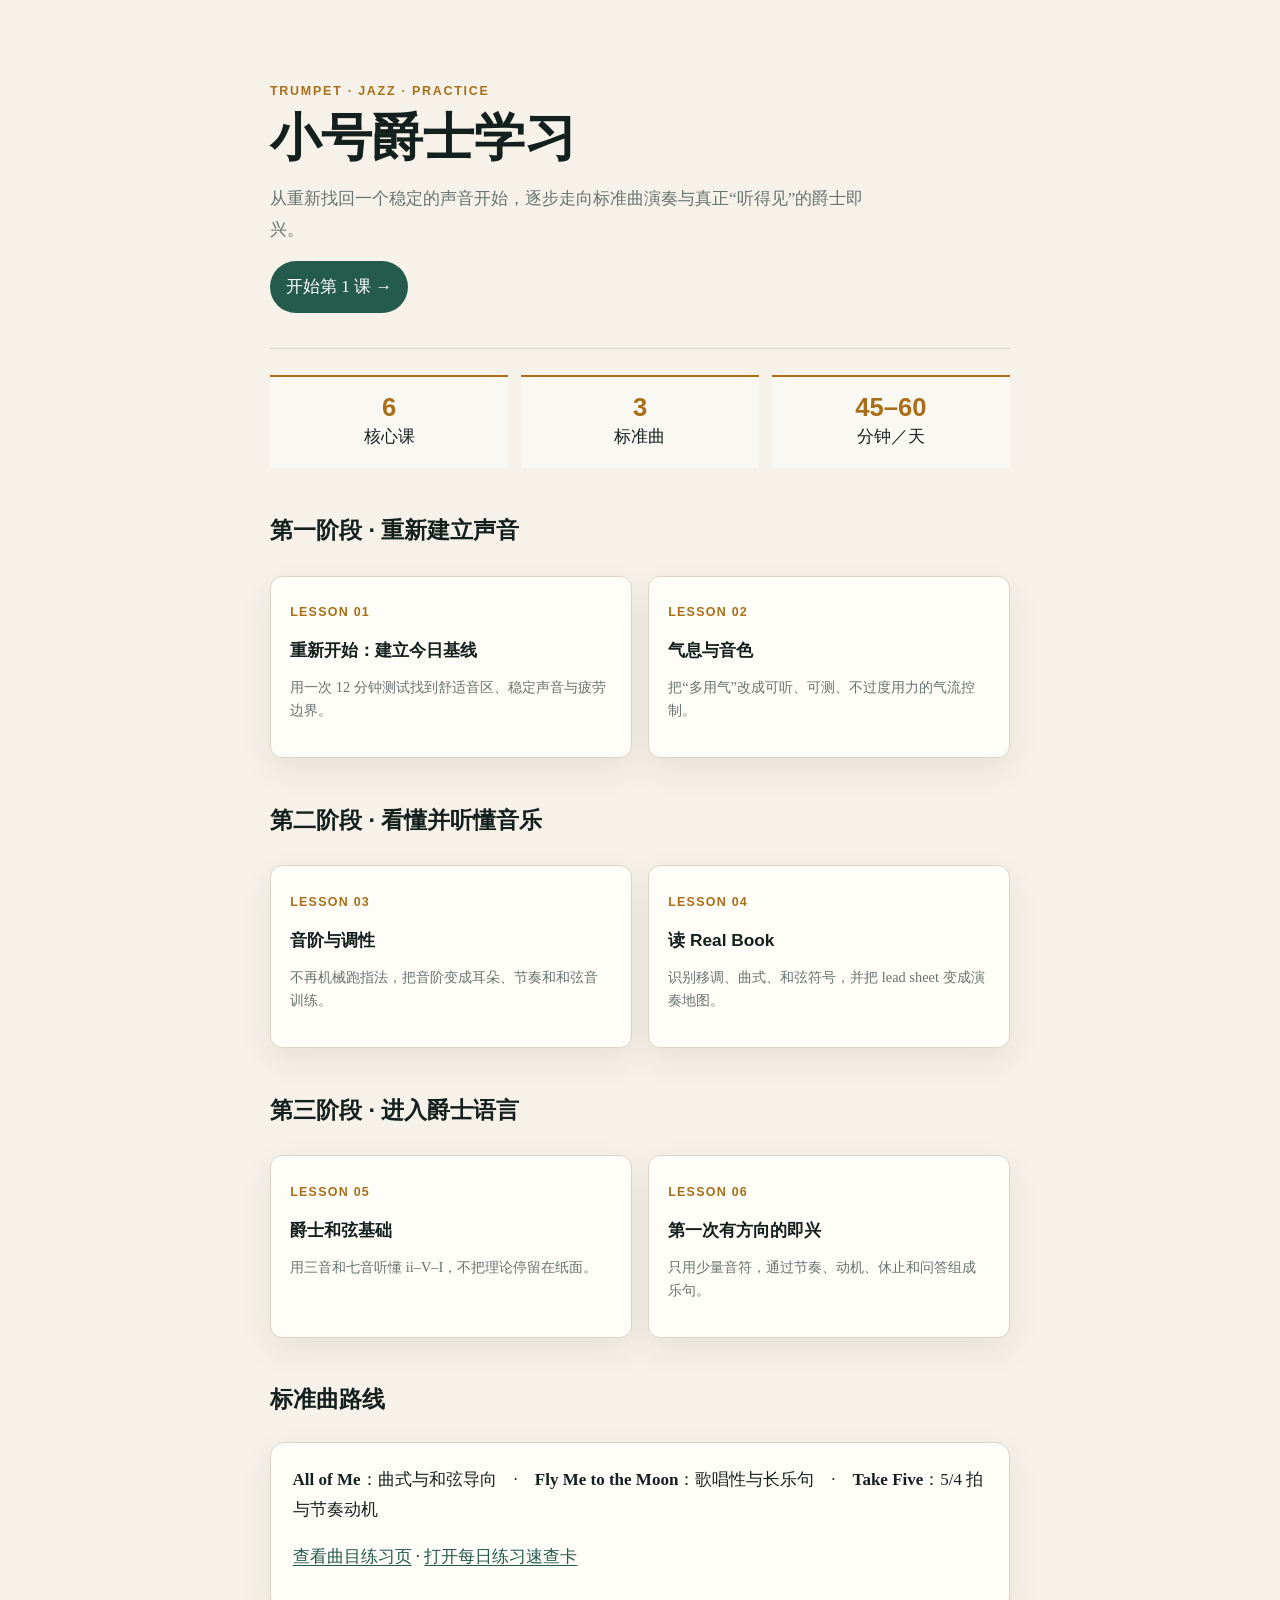
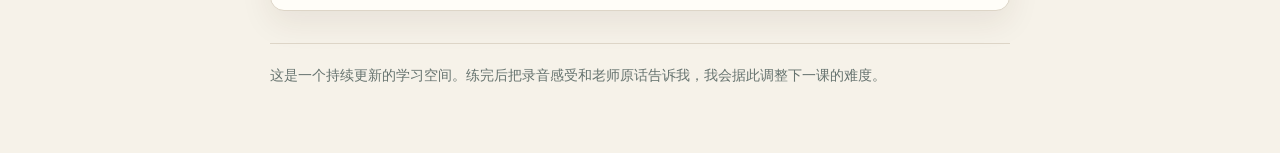
==== index.html @ 40bba9e5 "Create trumpet jazz learning course" ====
<!doctype html>
<html lang="zh-CN"><head><meta charset="utf-8"><meta name="viewport" content="width=device-width,initial-scale=1">
<title>小号爵士学习｜课程目录</title><link rel="stylesheet" href="./assets/style.css"></head><body>
<header class="hero"><div class="eyebrow">Trumpet · Jazz · Practice</div><h1>小号爵士学习</h1><p>从重新找回一个稳定的声音开始，逐步走向标准曲演奏与真正“听得见”的爵士即兴。</p><a class="button-link" href="./lessons/0001-restart-baseline.html">开始第 1 课 →</a></header>
<section class="stats" aria-label="课程概览"><div class="stat"><strong>6</strong>核心课</div><div class="stat"><strong>3</strong>标准曲</div><div class="stat"><strong>45–60</strong>分钟／天</div></section>
<h2>第一阶段 · 重新建立声音</h2><div class="lesson-grid">
<a class="lesson-card" href="./lessons/0001-restart-baseline.html"><span class="lesson-number">LESSON 01</span><h3>重新开始：建立今日基线</h3><p>用一次 12 分钟测试找到舒适音区、稳定声音与疲劳边界。</p></a>
<a class="lesson-card" href="./lessons/0002-air-and-tone.html"><span class="lesson-number">LESSON 02</span><h3>气息与音色</h3><p>把“多用气”改成可听、可测、不过度用力的气流控制。</p></a></div>
<h2>第二阶段 · 看懂并听懂音乐</h2><div class="lesson-grid">
<a class="lesson-card" href="./lessons/0003-scales-and-keys.html"><span class="lesson-number">LESSON 03</span><h3>音阶与调性</h3><p>不再机械跑指法，把音阶变成耳朵、节奏和和弦音训练。</p></a>
<a class="lesson-card" href="./lessons/0004-reading-real-book.html"><span class="lesson-number">LESSON 04</span><h3>读 Real Book</h3><p>识别移调、曲式、和弦符号，并把 lead sheet 变成演奏地图。</p></a></div>
<h2>第三阶段 · 进入爵士语言</h2><div class="lesson-grid">
<a class="lesson-card" href="./lessons/0005-jazz-chords.html"><span class="lesson-number">LESSON 05</span><h3>爵士和弦基础</h3><p>用三音和七音听懂 ii–V–I，不把理论停留在纸面。</p></a>
<a class="lesson-card" href="./lessons/0006-first-improvisation.html"><span class="lesson-number">LESSON 06</span><h3>第一次有方向的即兴</h3><p>只用少量音符，通过节奏、动机、休止和问答组成乐句。</p></a></div>
<h2>标准曲路线</h2><div class="card"><p><strong>All of Me</strong>：曲式与和弦导向　·　<strong>Fly Me to the Moon</strong>：歌唱性与长乐句　·　<strong>Take Five</strong>：5/4 拍与节奏动机</p><p><a href="./songs/all-of-me.md">查看曲目练习页</a> · <a href="./reference/practice-card.html">打开每日练习速查卡</a></p></div>
<div class="reminder">这是一个持续更新的学习空间。练完后把录音感受和老师原话告诉我，我会据此调整下一课的难度。</div>
</body></html>
---- assets/style.css ----
:root {
  --ink: #14201d;
  --muted: #66736f;
  --paper: #f6f2e9;
  --card: #fffdf8;
  --brass: #a86f18;
  --brass-soft: #f2dfb8;
  --green: #245b4c;
  --red: #a33d31;
  --line: #ddd5c7;
  --shadow: 0 12px 32px rgba(58, 44, 25, .08);
  --serif: Georgia, 'Noto Serif SC', 'Songti SC', serif;
  --sans: 'Segoe UI', 'Noto Sans SC', sans-serif;
}

* { box-sizing: border-box; }
html { scroll-behavior: smooth; }
body {
  margin: 0 auto;
  padding: 2rem 1.25rem 4rem;
  max-width: 780px;
  background: var(--paper);
  color: var(--ink);
  font: 17px/1.8 var(--serif);
}
a { color: var(--green); text-underline-offset: 3px; }
h1, h2, h3, .eyebrow, .lesson-meta, button, nav { font-family: var(--sans); }
h1 { margin: .4rem 0 1rem; font-size: clamp(2rem, 6vw, 3.2rem); line-height: 1.14; }
h2 { margin: 2.6rem 0 .8rem; font-size: 1.45rem; }
h3 { margin: 0 0 .6rem; font-size: 1.08rem; }
p, ul, ol { margin: 0 0 1rem; }
.eyebrow { color: var(--brass); font-size: .78rem; font-weight: 800; letter-spacing: .14em; text-transform: uppercase; }
.lesson-meta { color: var(--muted); font-size: .9rem; }
.hero { padding: 3rem 0 2.2rem; border-bottom: 1px solid var(--line); }
.hero p { max-width: 620px; color: var(--muted); font-size: 1.08rem; }
.card, .quiz, .practice-box {
  margin: 1.3rem 0;
  padding: 1.35rem;
  border: 1px solid var(--line);
  border-radius: 14px;
  background: var(--card);
  box-shadow: var(--shadow);
}
.practice-box { border-left: 5px solid var(--brass); }
.callout { margin: 1.5rem 0; padding: 1rem 1.2rem; border-radius: 10px; background: var(--brass-soft); }
.lesson-grid { display: grid; grid-template-columns: repeat(2, minmax(0, 1fr)); gap: 1rem; margin-top: 1.5rem; }
.lesson-card { display: block; min-height: 150px; padding: 1.2rem; border: 1px solid var(--line); border-radius: 12px; background: var(--card); color: var(--ink); text-decoration: none; box-shadow: var(--shadow); transition: transform .15s, border-color .15s; }
.lesson-card:hover { transform: translateY(-2px); border-color: var(--brass); }
.lesson-number { color: var(--brass); font: 800 .78rem var(--sans); letter-spacing: .1em; }
.lesson-card h3 { margin-top: .55rem; }
.lesson-card p { color: var(--muted); font-size: .9rem; line-height: 1.6; }
.stats { display: grid; grid-template-columns: repeat(3, 1fr); gap: .8rem; margin: 1.6rem 0; }
.stat { padding: 1rem; text-align: center; border-top: 2px solid var(--brass); background: rgba(255,255,255,.45); }
.stat strong { display: block; color: var(--brass); font: 700 1.6rem var(--sans); }
.quiz-option { width: 100%; margin: .35rem 0; padding: .75rem 1rem; border: 1px solid var(--line); border-radius: 9px; background: white; color: var(--ink); text-align: left; cursor: pointer; font-size: .95rem; }
.quiz-option:hover { border-color: var(--brass); }
.quiz-option.correct { border-color: var(--green); background: #e8f3ee; }
.quiz-option.incorrect { border-color: var(--red); background: #f8e9e6; }
.quiz-feedback { margin-top: .8rem; padding: .8rem; border-radius: 8px; }
.quiz-feedback.success { background: #e8f3ee; }
.quiz-feedback.retry { background: #f8e9e6; }
.checklist { list-style: none; padding: 0; }
.checklist li { margin: .55rem 0; }
.checklist input { margin-right: .55rem; accent-color: var(--brass); }
.source-link, .reminder { margin-top: 2rem; padding-top: 1.2rem; border-top: 1px solid var(--line); color: var(--muted); font-size: .9rem; }
nav { display: flex; justify-content: space-between; gap: 1rem; margin-top: 2.5rem; }
.button-link { display: inline-block; padding: .65rem 1rem; border-radius: 999px; background: var(--green); color: white; text-decoration: none; }
table { width: 100%; border-collapse: collapse; margin: 1rem 0; font-size: .92rem; }
th, td { padding: .65rem; border-bottom: 1px solid var(--line); text-align: left; }
th { font-family: var(--sans); color: var(--green); }
@media (max-width: 600px) { .lesson-grid { grid-template-columns: 1fr; } .stats { grid-template-columns: 1fr; } body { font-size: 16px; } }
@media print { body { background: white; max-width: none; } .lesson-card, .card, .quiz, .practice-box { box-shadow: none; } nav, button { display: none; } }
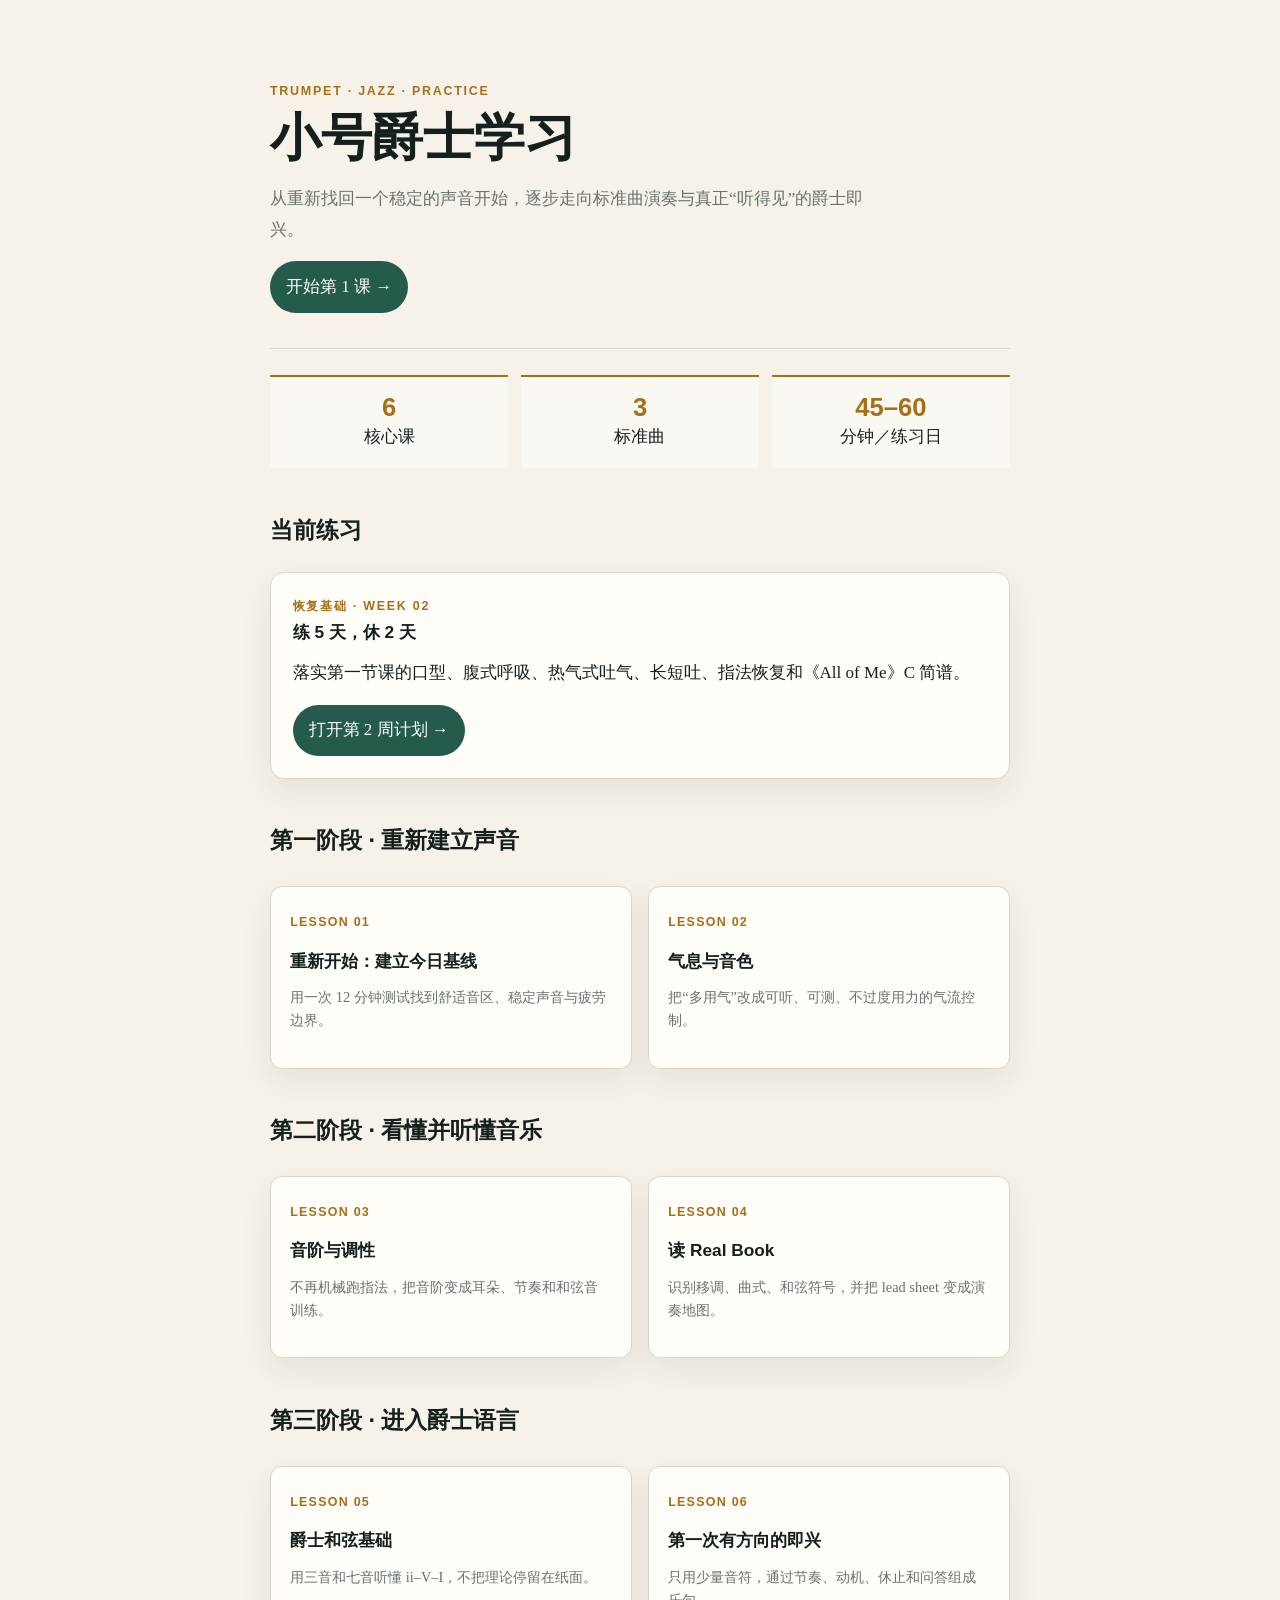
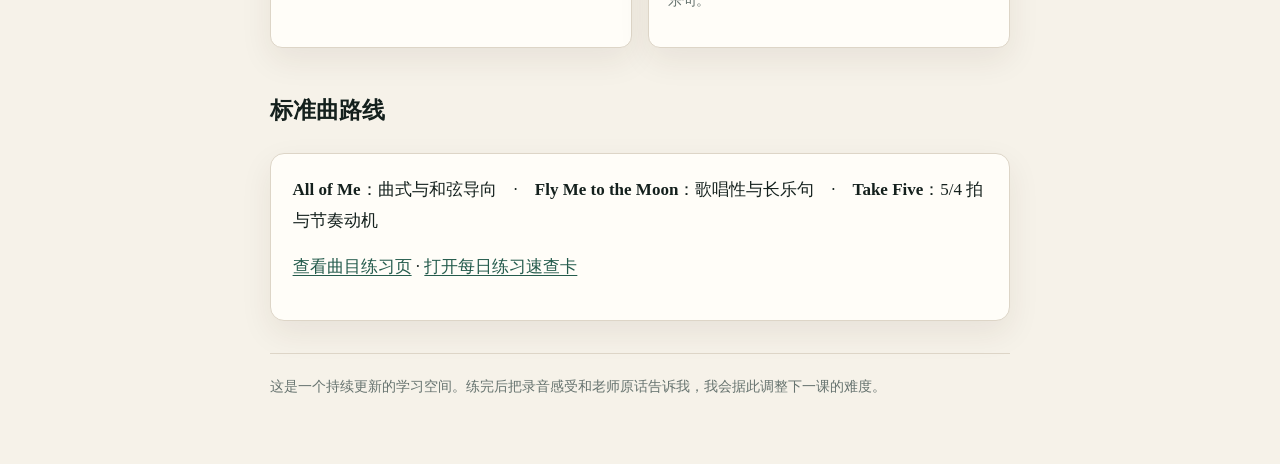
==== commit b360e894: "Add week two trumpet practice plan" ====
--- a/index.html
+++ b/index.html
@@ -2,7 +2,8 @@
 <html lang="zh-CN"><head><meta charset="utf-8"><meta name="viewport" content="width=device-width,initial-scale=1">
 <title>小号爵士学习｜课程目录</title><link rel="stylesheet" href="./assets/style.css"></head><body>
 <header class="hero"><div class="eyebrow">Trumpet · Jazz · Practice</div><h1>小号爵士学习</h1><p>从重新找回一个稳定的声音开始，逐步走向标准曲演奏与真正“听得见”的爵士即兴。</p><a class="button-link" href="./lessons/0001-restart-baseline.html">开始第 1 课 →</a></header>
-<section class="stats" aria-label="课程概览"><div class="stat"><strong>6</strong>核心课</div><div class="stat"><strong>3</strong>标准曲</div><div class="stat"><strong>45–60</strong>分钟／天</div></section>
+<section class="stats" aria-label="课程概览"><div class="stat"><strong>6</strong>核心课</div><div class="stat"><strong>3</strong>标准曲</div><div class="stat"><strong>45–60</strong>分钟／练习日</div></section>
+<h2>当前练习</h2><div class="card"><div class="eyebrow">恢复基础 · Week 02</div><h3>练 5 天，休 2 天</h3><p>落实第一节课的口型、腹式呼吸、热气式吐气、长短吐、指法恢复和《All of Me》C 简谱。</p><a class="button-link" href="./practice/week-02-plan.html">打开第 2 周计划 →</a></div>
 <h2>第一阶段 · 重新建立声音</h2><div class="lesson-grid">
 <a class="lesson-card" href="./lessons/0001-restart-baseline.html"><span class="lesson-number">LESSON 01</span><h3>重新开始：建立今日基线</h3><p>用一次 12 分钟测试找到舒适音区、稳定声音与疲劳边界。</p></a>
 <a class="lesson-card" href="./lessons/0002-air-and-tone.html"><span class="lesson-number">LESSON 02</span><h3>气息与音色</h3><p>把“多用气”改成可听、可测、不过度用力的气流控制。</p></a></div>
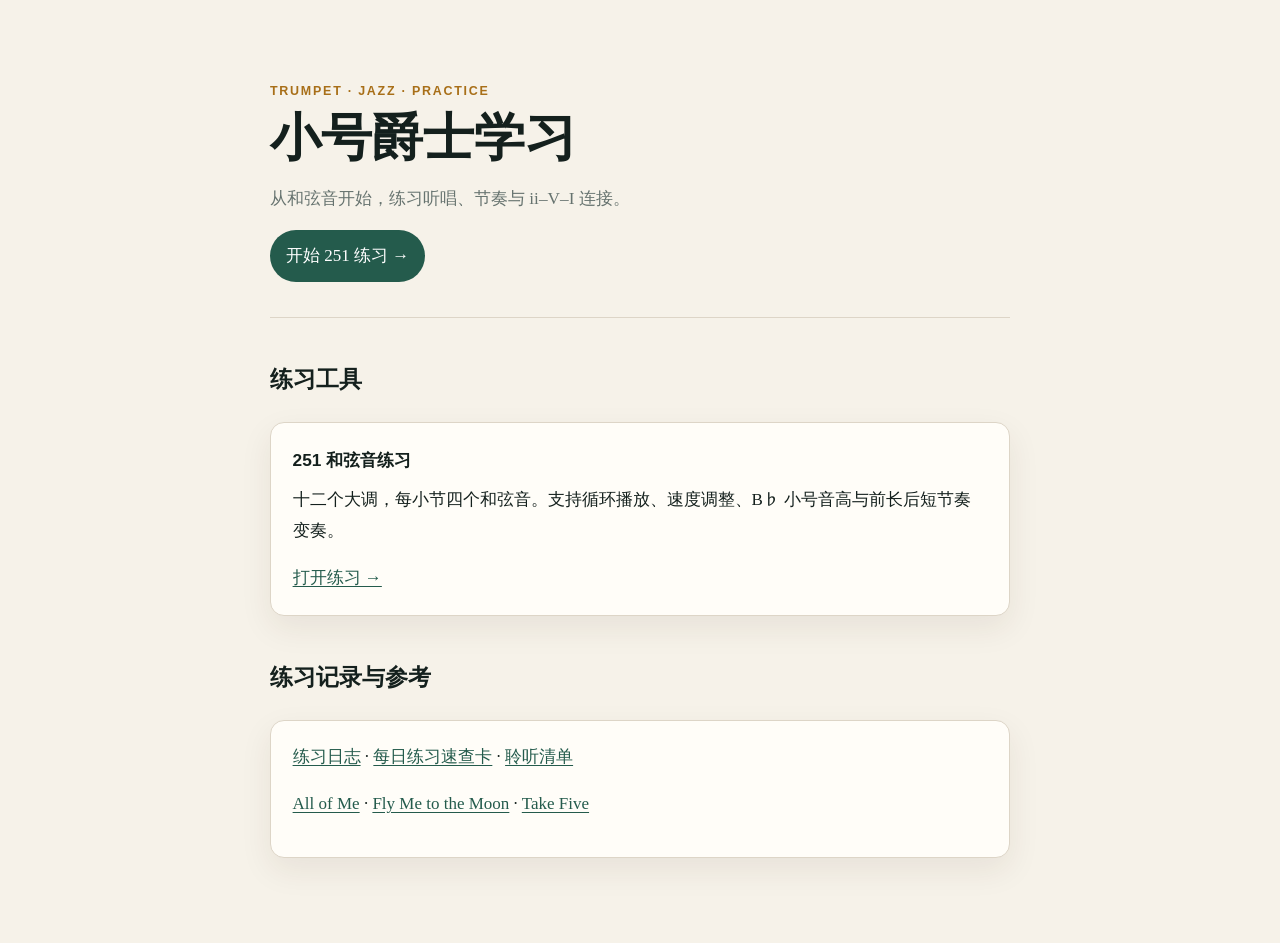
==== commit 1f3b1c67: "Add ii-V-I practice tool and remove previous course content" ====
--- a/index.html
+++ b/index.html
@@ -1,18 +1,6 @@
 <!doctype html>
-<html lang="zh-CN"><head><meta charset="utf-8"><meta name="viewport" content="width=device-width,initial-scale=1">
-<title>小号爵士学习｜课程目录</title><link rel="stylesheet" href="./assets/style.css"></head><body>
-<header class="hero"><div class="eyebrow">Trumpet · Jazz · Practice</div><h1>小号爵士学习</h1><p>从重新找回一个稳定的声音开始，逐步走向标准曲演奏与真正“听得见”的爵士即兴。</p><a class="button-link" href="./lessons/0001-restart-baseline.html">开始第 1 课 →</a></header>
-<section class="stats" aria-label="课程概览"><div class="stat"><strong>6</strong>核心课</div><div class="stat"><strong>3</strong>标准曲</div><div class="stat"><strong>45–60</strong>分钟／练习日</div></section>
-<h2>当前练习</h2><div class="card"><div class="eyebrow">恢复基础 · Week 02</div><h3>练 5 天，休 2 天</h3><p>落实第一节课的口型、腹式呼吸、热气式吐气、长短吐、指法恢复和《All of Me》C 简谱。</p><a class="button-link" href="./practice/week-02-plan.html">打开第 2 周计划 →</a></div>
-<h2>第一阶段 · 重新建立声音</h2><div class="lesson-grid">
-<a class="lesson-card" href="./lessons/0001-restart-baseline.html"><span class="lesson-number">LESSON 01</span><h3>重新开始：建立今日基线</h3><p>用一次 12 分钟测试找到舒适音区、稳定声音与疲劳边界。</p></a>
-<a class="lesson-card" href="./lessons/0002-air-and-tone.html"><span class="lesson-number">LESSON 02</span><h3>气息与音色</h3><p>把“多用气”改成可听、可测、不过度用力的气流控制。</p></a></div>
-<h2>第二阶段 · 看懂并听懂音乐</h2><div class="lesson-grid">
-<a class="lesson-card" href="./lessons/0003-scales-and-keys.html"><span class="lesson-number">LESSON 03</span><h3>音阶与调性</h3><p>不再机械跑指法，把音阶变成耳朵、节奏和和弦音训练。</p></a>
-<a class="lesson-card" href="./lessons/0004-reading-real-book.html"><span class="lesson-number">LESSON 04</span><h3>读 Real Book</h3><p>识别移调、曲式、和弦符号，并把 lead sheet 变成演奏地图。</p></a></div>
-<h2>第三阶段 · 进入爵士语言</h2><div class="lesson-grid">
-<a class="lesson-card" href="./lessons/0005-jazz-chords.html"><span class="lesson-number">LESSON 05</span><h3>爵士和弦基础</h3><p>用三音和七音听懂 ii–V–I，不把理论停留在纸面。</p></a>
-<a class="lesson-card" href="./lessons/0006-first-improvisation.html"><span class="lesson-number">LESSON 06</span><h3>第一次有方向的即兴</h3><p>只用少量音符，通过节奏、动机、休止和问答组成乐句。</p></a></div>
-<h2>标准曲路线</h2><div class="card"><p><strong>All of Me</strong>：曲式与和弦导向　·　<strong>Fly Me to the Moon</strong>：歌唱性与长乐句　·　<strong>Take Five</strong>：5/4 拍与节奏动机</p><p><a href="./songs/all-of-me.md">查看曲目练习页</a> · <a href="./reference/practice-card.html">打开每日练习速查卡</a></p></div>
-<div class="reminder">这是一个持续更新的学习空间。练完后把录音感受和老师原话告诉我，我会据此调整下一课的难度。</div>
-</body></html>
+<html lang="zh-CN"><head><meta charset="utf-8"><meta name="viewport" content="width=device-width,initial-scale=1"><title>小号爵士学习｜练习工具</title><link rel="stylesheet" href="./assets/style.css"></head><body>
+<header class="hero"><div class="eyebrow">Trumpet · Jazz · Practice</div><h1>小号爵士学习</h1><p>从和弦音开始，练习听唱、节奏与 ii–V–I 连接。</p><a class="button-link" href="./exercises/251-practice.html">开始 251 练习 →</a></header>
+<h2>练习工具</h2><div class="card"><h3>251 和弦音练习</h3><p>十二个大调，每小节四个和弦音。支持循环播放、速度调整、B♭ 小号音高与前长后短节奏变奏。</p><a href="./exercises/251-practice.html">打开练习 →</a></div>
+<h2>练习记录与参考</h2><div class="card"><p><a href="./practice/practice-log.md">练习日志</a> · <a href="./reference/practice-card.html">每日练习速查卡</a> · <a href="./resources/listening-list.md">聆听清单</a></p><p><a href="./songs/all-of-me.md">All of Me</a> · <a href="./songs/fly-me-to-the-moon.md">Fly Me to the Moon</a> · <a href="./songs/take-five.md">Take Five</a></p></div>
+</body></html>
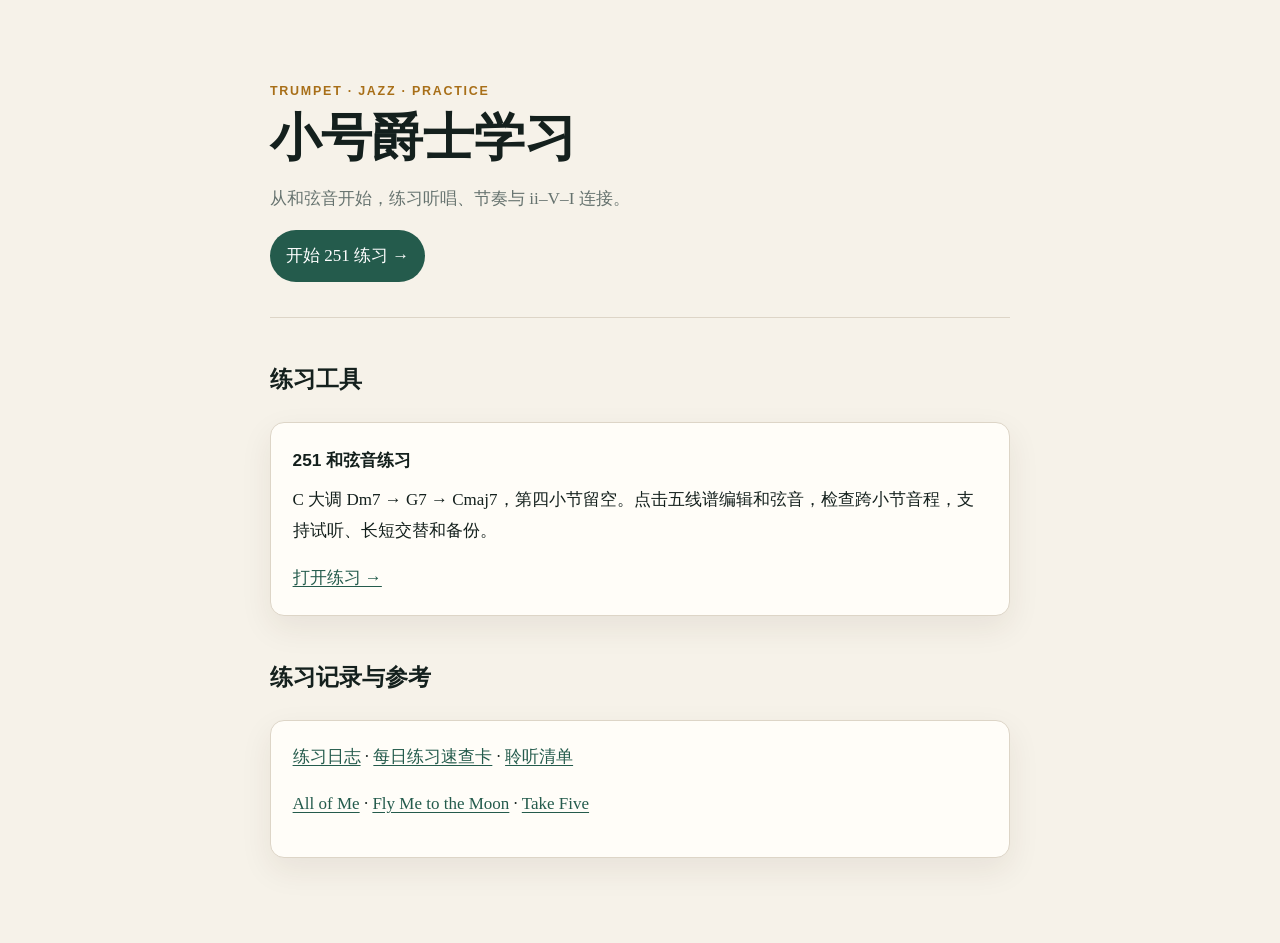
==== commit 77d30109: "Replace 251 generator with user's V5 editable score exercise" ====
--- a/index.html
+++ b/index.html
@@ -1,6 +1,6 @@
 <!doctype html>
 <html lang="zh-CN"><head><meta charset="utf-8"><meta name="viewport" content="width=device-width,initial-scale=1"><title>小号爵士学习｜练习工具</title><link rel="stylesheet" href="./assets/style.css"></head><body>
 <header class="hero"><div class="eyebrow">Trumpet · Jazz · Practice</div><h1>小号爵士学习</h1><p>从和弦音开始，练习听唱、节奏与 ii–V–I 连接。</p><a class="button-link" href="./exercises/251-practice.html">开始 251 练习 →</a></header>
-<h2>练习工具</h2><div class="card"><h3>251 和弦音练习</h3><p>十二个大调，每小节四个和弦音。支持循环播放、速度调整、B♭ 小号音高与前长后短节奏变奏。</p><a href="./exercises/251-practice.html">打开练习 →</a></div>
+<h2>练习工具</h2><div class="card"><h3>251 和弦音练习</h3><p>C 大调 Dm7 → G7 → Cmaj7，第四小节留空。点击五线谱编辑和弦音，检查跨小节音程，支持试听、长短交替和备份。</p><a href="./exercises/251-practice.html">打开练习 →</a></div>
 <h2>练习记录与参考</h2><div class="card"><p><a href="./practice/practice-log.md">练习日志</a> · <a href="./reference/practice-card.html">每日练习速查卡</a> · <a href="./resources/listening-list.md">聆听清单</a></p><p><a href="./songs/all-of-me.md">All of Me</a> · <a href="./songs/fly-me-to-the-moon.md">Fly Me to the Moon</a> · <a href="./songs/take-five.md">Take Five</a></p></div>
-</body></html>
+</body></html>
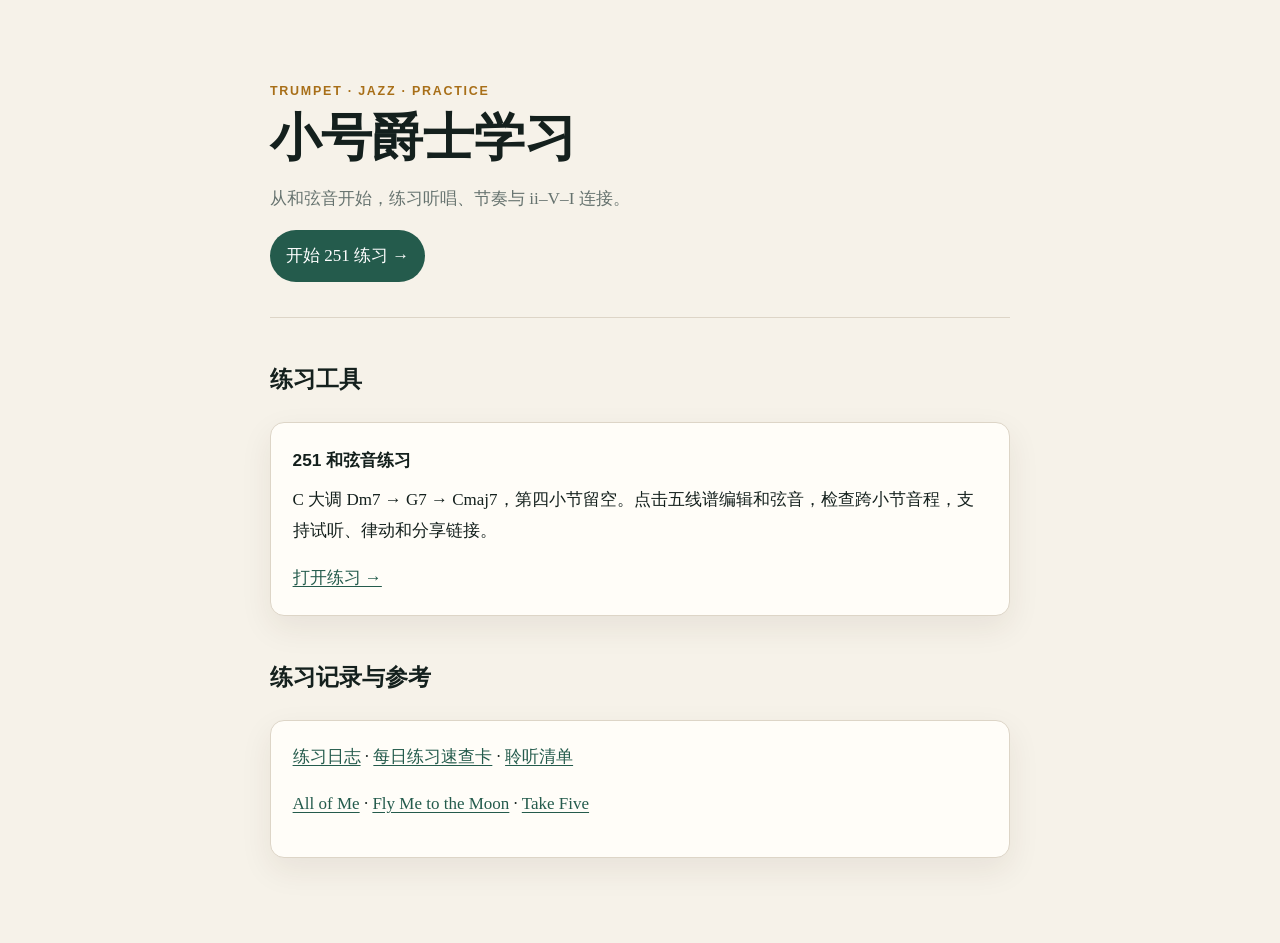
==== commit 9d75044b: "Rename C major ii-V-I composition page and remove V5 from heading" ====
--- a/index.html
+++ b/index.html
@@ -1,6 +1,6 @@
 <!doctype html>
 <html lang="zh-CN"><head><meta charset="utf-8"><meta name="viewport" content="width=device-width,initial-scale=1"><title>小号爵士学习｜练习工具</title><link rel="stylesheet" href="./assets/style.css"></head><body>
-<header class="hero"><div class="eyebrow">Trumpet · Jazz · Practice</div><h1>小号爵士学习</h1><p>从和弦音开始，练习听唱、节奏与 ii–V–I 连接。</p><a class="button-link" href="./exercises/251-practice.html">开始 251 练习 →</a></header>
-<h2>练习工具</h2><div class="card"><h3>251 和弦音练习</h3><p>C 大调 Dm7 → G7 → Cmaj7，第四小节留空。点击五线谱编辑和弦音，检查跨小节音程，支持试听、长短交替和备份。</p><a href="./exercises/251-practice.html">打开练习 →</a></div>
+<header class="hero"><div class="eyebrow">Trumpet · Jazz · Practice</div><h1>小号爵士学习</h1><p>从和弦音开始，练习听唱、节奏与 ii–V–I 连接。</p><a class="button-link" href="./exercises/c-major-251-composition.html">开始 251 练习 →</a></header>
+<h2>练习工具</h2><div class="card"><h3>251 和弦音练习</h3><p>C 大调 Dm7 → G7 → Cmaj7，第四小节留空。点击五线谱编辑和弦音，检查跨小节音程，支持试听、律动和分享链接。</p><a href="./exercises/c-major-251-composition.html">打开练习 →</a></div>
 <h2>练习记录与参考</h2><div class="card"><p><a href="./practice/practice-log.md">练习日志</a> · <a href="./reference/practice-card.html">每日练习速查卡</a> · <a href="./resources/listening-list.md">聆听清单</a></p><p><a href="./songs/all-of-me.md">All of Me</a> · <a href="./songs/fly-me-to-the-moon.md">Fly Me to the Moon</a> · <a href="./songs/take-five.md">Take Five</a></p></div>
 </body></html>
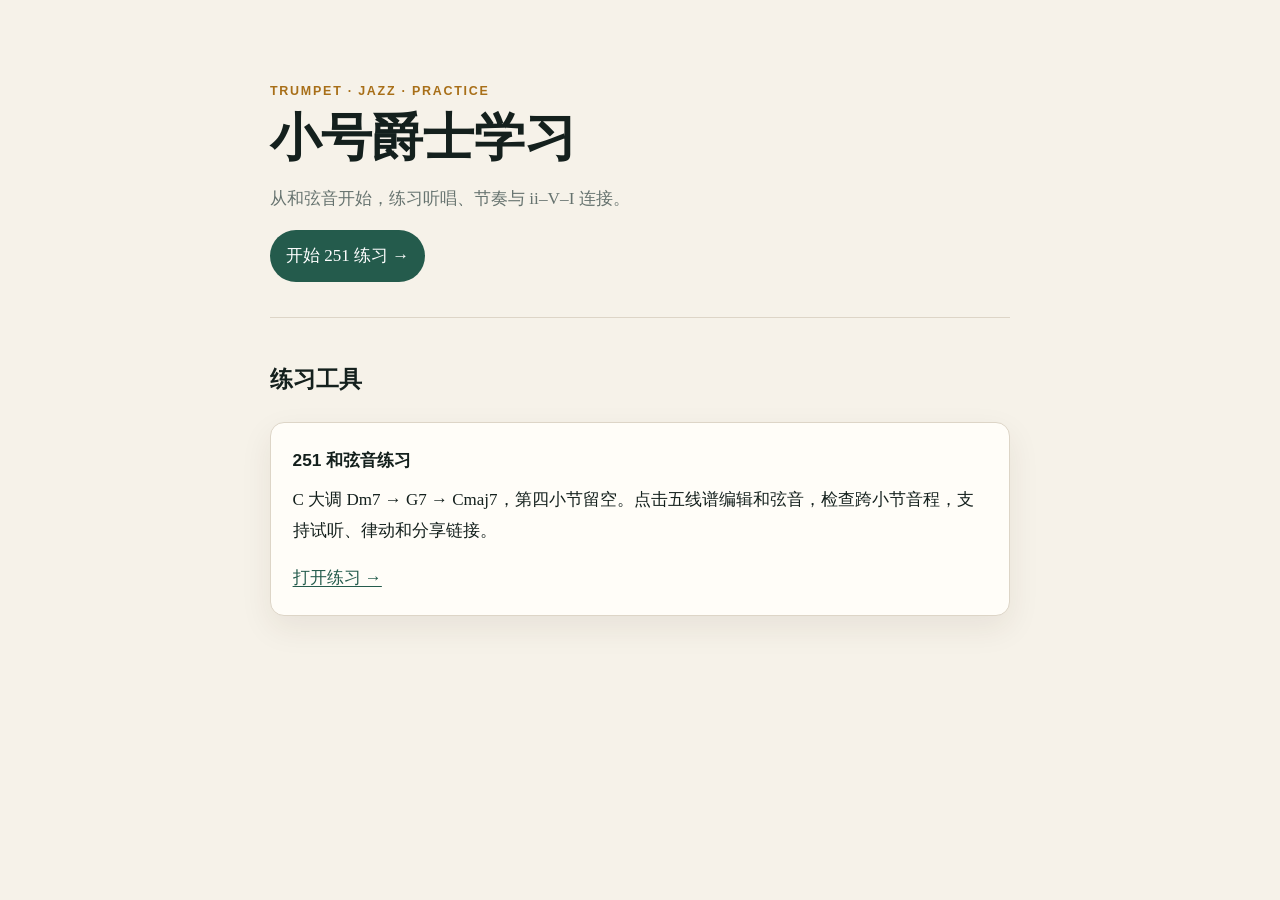
==== commit a35f4ba9: "Remove practice records and reference section from homepage" ====
--- a/index.html
+++ b/index.html
@@ -2,5 +2,5 @@
 <html lang="zh-CN"><head><meta charset="utf-8"><meta name="viewport" content="width=device-width,initial-scale=1"><title>小号爵士学习｜练习工具</title><link rel="stylesheet" href="./assets/style.css"></head><body>
 <header class="hero"><div class="eyebrow">Trumpet · Jazz · Practice</div><h1>小号爵士学习</h1><p>从和弦音开始，练习听唱、节奏与 ii–V–I 连接。</p><a class="button-link" href="./exercises/c-major-251-composition.html">开始 251 练习 →</a></header>
 <h2>练习工具</h2><div class="card"><h3>251 和弦音练习</h3><p>C 大调 Dm7 → G7 → Cmaj7，第四小节留空。点击五线谱编辑和弦音，检查跨小节音程，支持试听、律动和分享链接。</p><a href="./exercises/c-major-251-composition.html">打开练习 →</a></div>
-<h2>练习记录与参考</h2><div class="card"><p><a href="./practice/practice-log.md">练习日志</a> · <a href="./reference/practice-card.html">每日练习速查卡</a> · <a href="./resources/listening-list.md">聆听清单</a></p><p><a href="./songs/all-of-me.md">All of Me</a> · <a href="./songs/fly-me-to-the-moon.md">Fly Me to the Moon</a> · <a href="./songs/take-five.md">Take Five</a></p></div>
+
 </body></html>
